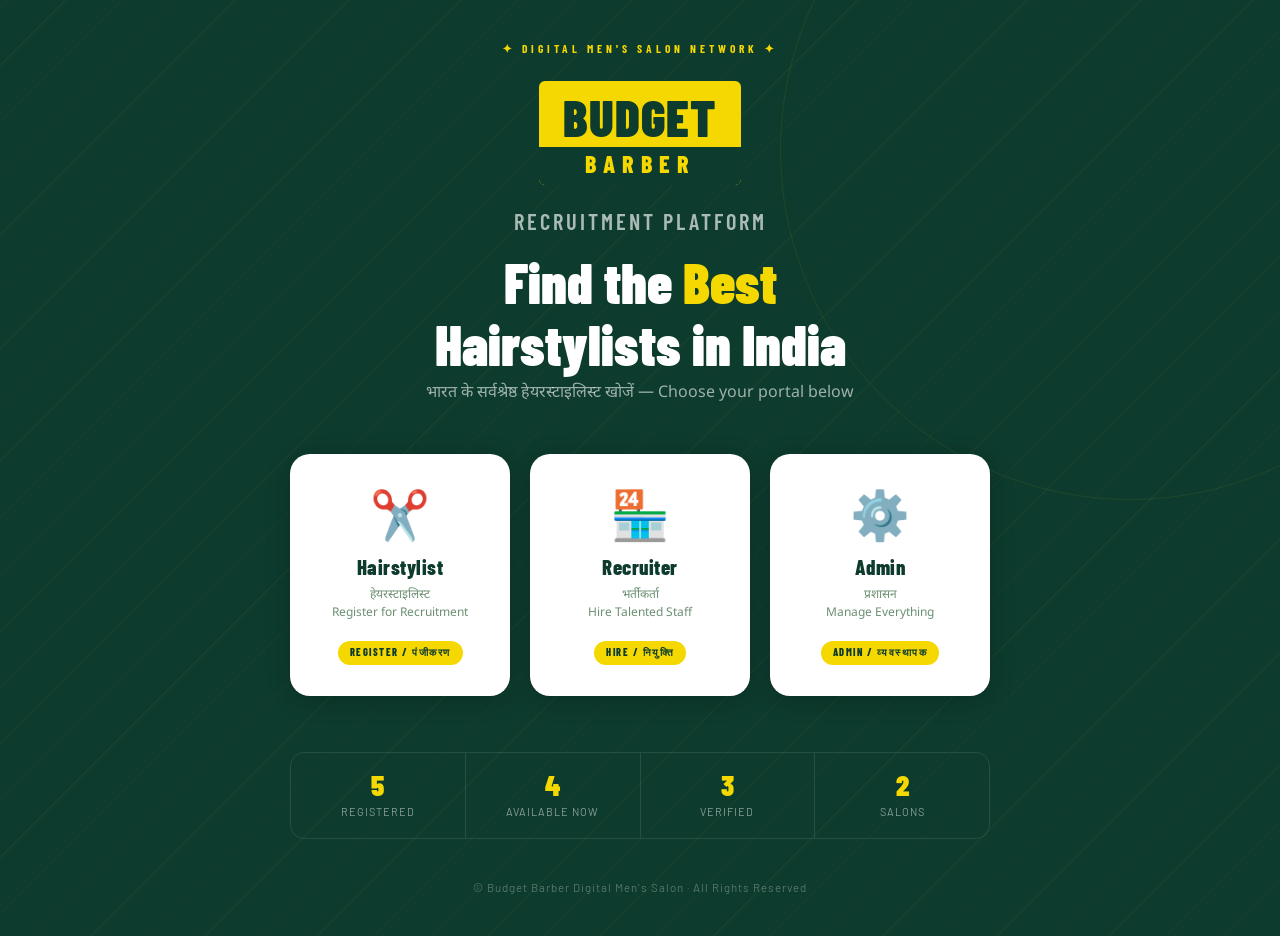
==== index.html @ 217ac4b9 "Add files via upload" ====
<!DOCTYPE html>
<html lang="en">
<head>
<meta charset="UTF-8">
<meta name="viewport" content="width=device-width, initial-scale=1.0">
<title>Budget Barber — Recruitment Platform</title>
<link rel="stylesheet" href="shared.css">
<style>
/* ── HERO ─────────────────────────────────────────────── */
body { overflow-x: hidden; }

.hero {
  min-height: 100vh;
  background: var(--green-800);
  display: flex;
  flex-direction: column;
  align-items: center;
  justify-content: center;
  padding: 40px 24px;
  position: relative;
  overflow: hidden;
}

/* Geometric background pattern */
.hero::before {
  content: '';
  position: absolute;
  inset: 0;
  background-image:
    repeating-linear-gradient(
      -45deg,
      rgba(245,216,0,0.04) 0px,
      rgba(245,216,0,0.04) 1px,
      transparent 1px,
      transparent 40px
    );
  pointer-events: none;
}

/* Big decorative circle */
.hero::after {
  content: '';
  position: absolute;
  width: 700px; height: 700px;
  border-radius: 50%;
  border: 1px solid rgba(245,216,0,0.08);
  top: -200px; right: -200px;
  pointer-events: none;
}

.hero-inner {
  position: relative; z-index: 1;
  text-align: center; max-width: 800px;
}

.hero-eyebrow {
  font-family: var(--font-display);
  font-size: 0.72rem;
  font-weight: 700;
  letter-spacing: 4px;
  color: var(--yellow);
  text-transform: uppercase;
  margin-bottom: 24px;
  opacity: 0;
  animation: fadeInUp 0.6s ease 0.1s both;
}

.hero-logo-wrap {
  display: flex; justify-content: center;
  margin-bottom: 20px;
  opacity: 0;
  animation: fadeInUp 0.6s ease 0.2s both;
}

.hero-tagline {
  font-family: var(--font-display);
  font-size: 1.4rem;
  font-weight: 600;
  color: rgba(255,255,255,0.65);
  letter-spacing: 3px;
  text-transform: uppercase;
  margin-bottom: 12px;
  opacity: 0;
  animation: fadeInUp 0.6s ease 0.3s both;
}

.hero-headline {
  font-family: var(--font-display);
  font-size: clamp(2rem, 5vw, 3.5rem);
  font-weight: 900;
  color: white;
  line-height: 1.1;
  margin-bottom: 8px;
  opacity: 0;
  animation: fadeInUp 0.6s ease 0.4s both;
}
.hero-headline em {
  color: var(--yellow);
  font-style: normal;
}

.hero-sub {
  font-family: var(--font-hindi);
  font-size: 1rem;
  color: rgba(255,255,255,0.6);
  margin-bottom: 48px;
  opacity: 0;
  animation: fadeInUp 0.6s ease 0.5s both;
}

/* ── PORTAL CARDS ─────────────────────────────────────── */
.portals {
  display: flex; gap: 20px; flex-wrap: wrap;
  justify-content: center;
  opacity: 0;
  animation: fadeInUp 0.6s ease 0.6s both;
}

.portal-card {
  background: white;
  border-radius: 20px;
  width: 220px;
  padding: 32px 24px 28px;
  text-align: center;
  cursor: pointer;
  transition: all 0.25s cubic-bezier(0.34,1.56,0.64,1);
  border: 3px solid transparent;
  box-shadow: 0 4px 24px rgba(0,0,0,0.2);
  text-decoration: none;
  display: block;
  position: relative;
  overflow: hidden;
}
.portal-card::before {
  content: '';
  position: absolute;
  bottom: 0; left: 0; right: 0;
  height: 4px;
  background: var(--yellow);
  transform: scaleX(0);
  transition: transform 0.3s ease;
  transform-origin: left;
}
.portal-card:hover {
  transform: translateY(-8px);
  border-color: var(--yellow);
  box-shadow: 0 20px 48px rgba(0,0,0,0.35);
}
.portal-card:hover::before { transform: scaleX(1); }

.portal-icon {
  font-size: 3rem;
  margin-bottom: 14px;
  line-height: 1;
  display: block;
}

.portal-title {
  font-family: var(--font-display);
  font-size: 1.3rem;
  font-weight: 800;
  color: var(--green-800);
  letter-spacing: 0.5px;
  margin-bottom: 4px;
}
.portal-sub {
  font-size: 0.75rem;
  color: var(--text-light);
  font-family: var(--font-hindi);
  line-height: 1.5;
  margin-bottom: 16px;
}
.portal-pill {
  display: inline-block;
  background: var(--yellow);
  color: var(--green-800);
  font-family: var(--font-display);
  font-size: 0.65rem;
  font-weight: 800;
  letter-spacing: 1.5px;
  padding: 4px 12px;
  border-radius: 20px;
}

/* ── STATS STRIP ──────────────────────────────────────── */
.stats-strip {
  display: flex; gap: 0;
  justify-content: center;
  flex-wrap: wrap;
  margin-top: 56px;
  border: 1px solid rgba(255,255,255,0.1);
  border-radius: 14px;
  overflow: hidden;
  opacity: 0;
  animation: fadeInUp 0.6s ease 0.8s both;
}
.stat-item {
  padding: 18px 32px;
  text-align: center;
  border-right: 1px solid rgba(255,255,255,0.1);
  flex: 1;
  min-width: 120px;
}
.stat-item:last-child { border-right: none; }
.stat-n {
  font-family: var(--font-display);
  font-size: 1.8rem;
  font-weight: 900;
  color: var(--yellow);
  line-height: 1;
}
.stat-l {
  font-size: 0.68rem;
  color: rgba(255,255,255,0.5);
  text-transform: uppercase;
  letter-spacing: 1px;
  margin-top: 4px;
}

/* ── FOOTER ───────────────────────────────────────────── */
.hero-footer {
  margin-top: 40px;
  font-size: 0.72rem;
  color: rgba(255,255,255,0.3);
  letter-spacing: 1px;
  opacity: 0;
  animation: fadeInUp 0.5s ease 1s both;
}
</style>
</head>
<body>

<section class="hero">
  <div class="hero-inner">

    <div class="hero-eyebrow">✦ Digital Men's Salon Network ✦</div>

    <div class="hero-logo-wrap">
      <div class="bb-logo lg">
        <span class="bb-logo-budget">BUDGET</span>
        <span class="bb-logo-barber">BARBER</span>
      </div>
    </div>

    <div class="hero-tagline">Recruitment Platform</div>

    <h1 class="hero-headline">
      Find the <em>Best</em><br>Hairstylists in India
    </h1>
    <p class="hero-sub">भारत के सर्वश्रेष्ठ हेयरस्टाइलिस्ट खोजें — Choose your portal below</p>

    <div class="portals">

      <a href="register.html" class="portal-card">
        <span class="portal-icon">✂️</span>
        <div class="portal-title">Hairstylist</div>
        <div class="portal-sub">हेयरस्टाइलिस्ट<br>Register for Recruitment</div>
        <span class="portal-pill">REGISTER / पंजीकरण</span>
      </a>

      <a href="recruiter.html" class="portal-card">
        <span class="portal-icon">🏪</span>
        <div class="portal-title">Recruiter</div>
        <div class="portal-sub">भर्तीकर्ता<br>Hire Talented Staff</div>
        <span class="portal-pill">HIRE / नियुक्ति</span>
      </a>

      <a href="admin.html" class="portal-card">
        <span class="portal-icon">⚙️</span>
        <div class="portal-title">Admin</div>
        <div class="portal-sub">प्रशासन<br>Manage Everything</div>
        <span class="portal-pill">ADMIN / व्यवस्थापक</span>
      </a>

    </div>

    <div class="stats-strip" id="stats-strip">
      <div class="stat-item"><div class="stat-n" id="s-total">0</div><div class="stat-l">Registered</div></div>
      <div class="stat-item"><div class="stat-n" id="s-available">0</div><div class="stat-l">Available Now</div></div>
      <div class="stat-item"><div class="stat-n" id="s-verified">0</div><div class="stat-l">Verified</div></div>
      <div class="stat-item"><div class="stat-n" id="s-salons">0</div><div class="stat-l">Salons</div></div>
    </div>

    <div class="hero-footer">© Budget Barber Digital Men's Salon · All Rights Reserved</div>
  </div>
</section>

<script src="shared.js"></script>
<script>
  // Populate live stats from shared store
  const ss = getStylests();
  const rr = getRecruiters();
  document.getElementById('s-total').textContent     = ss.length;
  document.getElementById('s-available').textContent = ss.filter(s => s.available).length;
  document.getElementById('s-verified').textContent  = ss.filter(s => s.status === 'verified').length;
  document.getElementById('s-salons').textContent    = rr.length;
</script>
</body>
</html>
---- shared.css ----
@import url('https://fonts.googleapis.com/css2?family=Barlow+Condensed:wght@400;600;700;800;900&family=Barlow:wght@400;500;600;700&family=Noto+Sans+Devanagari:wght@400;600;700&display=swap');

:root {
  --green-900: #0A2E1E;
  --green-800: #0D3B2E;
  --green-700: #1A5C44;
  --green-600: #2E7D5A;
  --green-100: #E8F5EE;
  --green-50:  #F0FAF4;
  --yellow:    #F5D800;
  --yellow-50: #FFFDE7;
  --yellow-100:#FFF9C4;
  --white:     #FFFFFF;
  --bg:        #F3F7F4;
  --bg2:       #E6EFE9;
  --text:      #152018;
  --text-mid:  #3A5A40;
  --text-light:#6B8F71;
  --border:    #C5DAC8;
  --red:       #C0392B;
  --orange:    #E67E22;
  --success:   #1E8449;
  --shadow:    0 2px 16px rgba(10,46,30,0.08);
  --shadow-lg: 0 8px 40px rgba(10,46,30,0.14);
  --font-display: 'Barlow Condensed', sans-serif;
  --font-body:    'Barlow', sans-serif;
  --font-hindi:   'Noto Sans Devanagari', sans-serif;
  --radius:    12px;
  --radius-sm: 8px;
}

*, *::before, *::after { box-sizing: border-box; margin: 0; padding: 0; }

html { scroll-behavior: smooth; }

body {
  font-family: var(--font-body);
  background: var(--bg);
  color: var(--text);
  min-height: 100vh;
  line-height: 1.5;
}

/* ── LOGO ─────────────────────────────────────────────── */
.bb-logo {
  display: inline-flex;
  flex-direction: column;
  align-items: stretch;
  background: var(--yellow);
  border-radius: 6px;
  overflow: hidden;
  line-height: 1;
}
.bb-logo-budget {
  font-family: var(--font-display);
  font-weight: 900;
  font-size: 1.8rem;
  color: var(--green-800);
  padding: 6px 14px 3px;
  letter-spacing: 1px;
}
.bb-logo-barber {
  background: var(--green-800);
  font-family: var(--font-display);
  font-weight: 800;
  font-size: 1rem;
  color: var(--yellow);
  letter-spacing: 5px;
  padding: 3px 14px 5px;
  text-align: center;
}
.bb-logo.sm .bb-logo-budget { font-size: 1.1rem; padding: 4px 10px 2px; }
.bb-logo.sm .bb-logo-barber { font-size: 0.6rem; padding: 2px 10px 4px; letter-spacing: 4px; }
.bb-logo.lg .bb-logo-budget { font-size: 3.2rem; padding: 10px 24px 5px; }
.bb-logo.lg .bb-logo-barber { font-size: 1.5rem; padding: 5px 24px 9px; letter-spacing: 7px; }

/* ── APP HEADER ───────────────────────────────────────── */
.app-header {
  background: var(--green-800);
  padding: 0 24px;
  height: 60px;
  display: flex;
  align-items: center;
  justify-content: space-between;
  position: sticky;
  top: 0;
  z-index: 200;
  box-shadow: 0 2px 20px rgba(0,0,0,0.25);
}
.header-left { display: flex; align-items: center; gap: 14px; }
.header-title { color: var(--white); }
.header-title h1 {
  font-family: var(--font-display);
  font-size: 1.1rem;
  font-weight: 700;
  letter-spacing: 0.5px;
  line-height: 1.1;
}
.header-title span {
  font-size: 0.65rem;
  color: var(--yellow);
  font-family: var(--font-hindi);
  font-weight: 500;
}
.header-right { display: flex; align-items: center; gap: 10px; }

/* ── BUTTONS ──────────────────────────────────────────── */
.btn {
  display: inline-flex;
  align-items: center;
  gap: 6px;
  padding: 10px 22px;
  border-radius: 30px;
  font-family: var(--font-display);
  font-size: 0.88rem;
  font-weight: 700;
  letter-spacing: 0.5px;
  border: none;
  cursor: pointer;
  transition: all 0.18s ease;
  text-decoration: none;
  white-space: nowrap;
}
.btn:active { transform: scale(0.97); }
.btn-primary   { background: var(--green-800); color: var(--white); }
.btn-primary:hover { background: var(--green-700); box-shadow: 0 4px 16px rgba(13,59,46,0.3); transform: translateY(-1px); }
.btn-yellow    { background: var(--yellow); color: var(--green-800); }
.btn-yellow:hover { background: #E5C800; box-shadow: 0 4px 16px rgba(245,216,0,0.4); transform: translateY(-1px); }
.btn-outline   { background: transparent; color: var(--green-800); border: 2px solid var(--green-800); }
.btn-outline:hover { background: var(--green-800); color: white; }
.btn-ghost     { background: rgba(255,255,255,0.12); color: white; border: 1px solid rgba(255,255,255,0.25); }
.btn-ghost:hover { background: rgba(255,255,255,0.22); }
.btn-danger    { background: var(--red); color: white; }
.btn-danger:hover { background: #a93226; }
.btn-success   { background: var(--success); color: white; }
.btn-sm { padding: 6px 14px; font-size: 0.75rem; }
.btn-lg { padding: 14px 32px; font-size: 1.05rem; }
.btn-block { width: 100%; justify-content: center; }

/* ── FORM ELEMENTS ────────────────────────────────────── */
.form-group { display: flex; flex-direction: column; gap: 5px; }
.form-label {
  font-family: var(--font-display);
  font-size: 0.72rem;
  font-weight: 700;
  color: var(--text-mid);
  text-transform: uppercase;
  letter-spacing: 0.8px;
  display: flex;
  align-items: center;
  gap: 5px;
}
.form-label .hn {
  font-family: var(--font-hindi);
  font-weight: 600;
  color: var(--text-light);
  text-transform: none;
  letter-spacing: 0;
  font-size: 0.75rem;
}
.form-label .req { color: var(--red); }
.form-hint {
  font-size: 0.68rem;
  color: var(--text-light);
  font-family: var(--font-hindi);
  margin-top: -2px;
}

input[type=text], input[type=tel], input[type=email],
input[type=number], input[type=url], input[type=password],
select, textarea {
  width: 100%;
  padding: 10px 14px;
  border: 1.5px solid var(--border);
  border-radius: var(--radius-sm);
  font-family: var(--font-body);
  font-size: 0.88rem;
  color: var(--text);
  background: var(--white);
  transition: border-color 0.15s, box-shadow 0.15s;
  outline: none;
  appearance: none;
}
input:focus, select:focus, textarea:focus {
  border-color: var(--green-700);
  box-shadow: 0 0 0 3px rgba(46,125,90,0.12);
}
textarea { resize: vertical; min-height: 80px; }
select { background-image: url("data:image/svg+xml,%3Csvg xmlns='http://www.w3.org/2000/svg' width='12' height='8'%3E%3Cpath d='M1 1l5 5 5-5' stroke='%236B8F71' stroke-width='1.5' fill='none'/%3E%3C/svg%3E"); background-repeat: no-repeat; background-position: right 12px center; padding-right: 36px; }

/* ── CARDS ────────────────────────────────────────────── */
.card {
  background: var(--white);
  border-radius: var(--radius);
  border: 1px solid var(--border);
  box-shadow: var(--shadow);
}
.card-header {
  background: linear-gradient(100deg, var(--green-800), var(--green-700));
  color: white;
  padding: 14px 20px;
  border-radius: var(--radius) var(--radius) 0 0;
  display: flex;
  align-items: center;
  gap: 10px;
}
.card-header h2 {
  font-family: var(--font-display);
  font-size: 1rem;
  font-weight: 700;
  letter-spacing: 0.5px;
  line-height: 1.2;
}
.card-header span {
  font-size: 0.68rem;
  opacity: 0.75;
  font-family: var(--font-hindi);
  display: block;
  margin-top: 2px;
}
.card-body { padding: 20px; }

/* ── SECTION LABEL ────────────────────────────────────── */
.section-label {
  font-family: var(--font-display);
  font-size: 0.7rem;
  font-weight: 800;
  text-transform: uppercase;
  letter-spacing: 2px;
  color: var(--text-light);
  padding-bottom: 8px;
  border-bottom: 2px solid var(--yellow);
  margin-bottom: 14px;
  display: flex;
  align-items: center;
  gap: 8px;
}

/* ── GRID ─────────────────────────────────────────────── */
.grid-2 { display: grid; grid-template-columns: 1fr 1fr; gap: 14px; }
.grid-3 { display: grid; grid-template-columns: 1fr 1fr 1fr; gap: 14px; }
.grid-4 { display: grid; grid-template-columns: repeat(4, 1fr); gap: 14px; }
.col-span-2 { grid-column: span 2; }
.col-span-3 { grid-column: span 3; }
@media(max-width: 600px) {
  .grid-2, .grid-3, .grid-4 { grid-template-columns: 1fr; }
  .col-span-2, .col-span-3 { grid-column: span 1; }
}
@media(max-width: 900px) {
  .grid-3 { grid-template-columns: 1fr 1fr; }
  .grid-4 { grid-template-columns: 1fr 1fr; }
}

/* ── UPLOAD ZONE ──────────────────────────────────────── */
.upload-zone {
  border: 2px dashed var(--border);
  border-radius: var(--radius);
  padding: 24px 16px;
  text-align: center;
  cursor: pointer;
  transition: all 0.2s;
  background: var(--bg);
  position: relative;
  overflow: hidden;
}
.upload-zone:hover { border-color: var(--green-700); background: var(--green-50); }
.upload-zone input[type=file] {
  position: absolute; inset: 0;
  opacity: 0; cursor: pointer;
  width: 100%; height: 100%;
}
.upload-icon { font-size: 2rem; margin-bottom: 8px; line-height: 1; }
.upload-zone p { font-size: 0.82rem; font-weight: 600; color: var(--text-mid); }
.upload-zone small { font-size: 0.68rem; color: var(--text-light); font-family: var(--font-hindi); }
.upload-preview { display: flex; flex-wrap: wrap; gap: 8px; margin-top: 12px; }
.preview-thumb {
  width: 68px; height: 68px; border-radius: var(--radius-sm);
  object-fit: cover; border: 2px solid var(--border);
}
.upload-count { font-size: 0.72rem; color: var(--success); font-weight: 700; padding: 4px 0; }

/* ── TOGGLE ───────────────────────────────────────────── */
.toggle-row {
  display: flex; align-items: center;
  justify-content: space-between;
  padding: 12px 14px;
  background: var(--bg);
  border-radius: var(--radius-sm);
  border: 1.5px solid var(--border);
}
.toggle-info { flex: 1; }
.toggle-info strong { font-size: 0.85rem; font-weight: 700; }
.toggle-info small { display: block; font-size: 0.7rem; color: var(--text-light); font-family: var(--font-hindi); margin-top: 1px; }
.toggle-switch { position: relative; width: 50px; height: 26px; flex-shrink: 0; }
.toggle-switch input { opacity: 0; width: 0; height: 0; }
.slider { position: absolute; inset: 0; background: #ccc; border-radius: 26px; cursor: pointer; transition: 0.3s; }
.slider::before { content: ""; position: absolute; width: 20px; height: 20px; left: 3px; bottom: 3px; background: white; border-radius: 50%; transition: 0.3s; box-shadow: 0 1px 4px rgba(0,0,0,0.2); }
.toggle-switch input:checked + .slider { background: var(--green-700); }
.toggle-switch input:checked + .slider::before { transform: translateX(24px); }

/* ── AGREEMENT ITEM ───────────────────────────────────── */
.agree-item {
  display: flex; align-items: flex-start; gap: 10px;
  padding: 11px 14px; border-radius: var(--radius-sm);
  border: 1.5px solid var(--border); background: var(--bg);
  cursor: pointer; transition: all 0.15s; margin-bottom: 8px;
}
.agree-item:hover { border-color: var(--green-700); }
.agree-item.checked { background: #EAF7EE; border-color: var(--success); }
.agree-item input[type=checkbox] { margin-top: 3px; accent-color: var(--green-700); width: 15px; height: 15px; flex-shrink: 0; }
.agree-item label { cursor: pointer; font-size: 0.84rem; font-weight: 600; }
.agree-item label small { display: block; font-weight: 400; color: var(--text-light); font-family: var(--font-hindi); font-size: 0.72rem; margin-top: 2px; }

/* ── STATUS BADGES ────────────────────────────────────── */
.badge {
  display: inline-flex; align-items: center; gap: 4px;
  padding: 3px 10px; border-radius: 20px;
  font-size: 0.68rem; font-weight: 700;
  font-family: var(--font-display); letter-spacing: 0.5px;
}
.badge-pending  { background: #FEF3C7; color: #92400E; }
.badge-verified { background: #D1FAE5; color: #065F46; }
.badge-rejected { background: #FEE2E2; color: #991B1B; }
.badge-available { background: var(--yellow); color: var(--green-800); }
.badge-busy     { background: var(--bg2); color: var(--text-light); }
.badge-premium  { background: var(--yellow); color: var(--green-800); }
.badge-basic    { background: var(--bg2); color: var(--text-mid); }

/* ── TOAST ────────────────────────────────────────────── */
.toast {
  position: fixed; bottom: 24px; right: 24px; z-index: 9999;
  padding: 13px 20px; border-radius: var(--radius);
  font-weight: 600; font-size: 0.85rem;
  box-shadow: var(--shadow-lg);
  transform: translateY(80px); opacity: 0;
  transition: all 0.3s cubic-bezier(0.34,1.56,0.64,1);
  max-width: 320px; pointer-events: none;
}
.toast.show { transform: translateY(0); opacity: 1; }
.toast-success { background: var(--green-800); color: white; }
.toast-error   { background: var(--red); color: white; }
.toast-info    { background: var(--green-700); color: white; }

/* ── MODAL ────────────────────────────────────────────── */
.modal-backdrop {
  position: fixed; inset: 0; background: rgba(0,0,0,0.45);
  z-index: 1000; display: none; align-items: center;
  justify-content: center; padding: 20px;
}
.modal-backdrop.open { display: flex; }
.modal {
  background: white; border-radius: var(--radius);
  max-width: 540px; width: 100%;
  max-height: 90vh; overflow-y: auto;
  box-shadow: 0 20px 60px rgba(0,0,0,0.3);
  animation: modalIn 0.25s ease;
}
@keyframes modalIn {
  from { transform: scale(0.93) translateY(12px); opacity: 0; }
  to   { transform: scale(1) translateY(0); opacity: 1; }
}
.modal-header {
  padding: 20px 24px 16px; border-bottom: 1px solid var(--border);
  display: flex; align-items: center; justify-content: space-between;
}
.modal-header h3 { font-family: var(--font-display); font-size: 1.1rem; font-weight: 800; color: var(--green-800); }
.modal-close { background: none; border: none; font-size: 1.4rem; cursor: pointer; color: var(--text-light); line-height: 1; }
.modal-body { padding: 20px 24px; }
.modal-footer { padding: 16px 24px; border-top: 1px solid var(--border); display: flex; gap: 10px; justify-content: flex-end; }

/* ── TABS ─────────────────────────────────────────────── */
.tab-bar {
  background: white; border-bottom: 2px solid var(--border);
  display: flex; gap: 0; padding: 0 24px; overflow-x: auto;
}
.tab-btn {
  padding: 14px 20px; font-family: var(--font-display);
  font-size: 0.85rem; font-weight: 700; letter-spacing: 0.3px;
  background: none; border: none; cursor: pointer;
  border-bottom: 3px solid transparent; margin-bottom: -2px;
  color: var(--text-light); white-space: nowrap; transition: all 0.15s;
}
.tab-btn:hover { color: var(--green-700); }
.tab-btn.active { color: var(--green-800); border-bottom-color: var(--yellow); }
.tab-pane { display: none; }
.tab-pane.active { display: block; }

/* ── TABLE ────────────────────────────────────────────── */
.data-table-wrap { overflow-x: auto; }
.data-table {
  width: 100%; border-collapse: collapse;
  background: white; border-radius: var(--radius);
  overflow: hidden; box-shadow: var(--shadow);
}
.data-table th {
  background: var(--green-800); color: white;
  padding: 12px 16px; font-family: var(--font-display);
  font-size: 0.72rem; font-weight: 700; letter-spacing: 1px;
  text-align: left; white-space: nowrap;
}
.data-table td { padding: 10px 16px; font-size: 0.8rem; border-bottom: 1px solid var(--bg2); }
.data-table tr:last-child td { border-bottom: none; }
.data-table tr:hover td { background: var(--green-50); }
.data-table td code { font-size: 0.72rem; background: var(--bg); padding: 2px 6px; border-radius: 4px; }

/* ── STAT CARD ────────────────────────────────────────── */
.stat-card {
  background: white; border-radius: var(--radius);
  padding: 18px 20px; border: 1px solid var(--border);
  box-shadow: var(--shadow);
}
.stat-number { font-family: var(--font-display); font-size: 2.2rem; font-weight: 900; color: var(--green-800); line-height: 1; }
.stat-label  { font-size: 0.72rem; font-weight: 700; color: var(--text-light); text-transform: uppercase; letter-spacing: 1px; margin-top: 4px; }
.stat-icon   { font-size: 1.6rem; margin-bottom: 8px; }

/* ── FILTER BAR ───────────────────────────────────────── */
.filter-bar {
  background: white; padding: 14px 24px;
  border-bottom: 1px solid var(--border);
  display: flex; gap: 10px; flex-wrap: wrap; align-items: center;
}
.filter-bar input, .filter-bar select { padding: 8px 12px; font-size: 0.82rem; }
.filter-search { flex: 1; min-width: 200px; }

/* ── PROGRESS ─────────────────────────────────────────── */
.progress-track { height: 4px; background: var(--border); }
.progress-fill {
  height: 100%; background: linear-gradient(90deg, var(--green-800), var(--yellow));
  transition: width 0.4s cubic-bezier(0.4, 0, 0.2, 1);
}

/* ── INFO ROWS ────────────────────────────────────────── */
.info-row {
  display: flex; align-items: center; gap: 8px;
  padding: 7px 0; border-bottom: 1px solid var(--bg2);
  font-size: 0.8rem;
}
.info-row:last-child { border-bottom: none; }
.info-key { font-weight: 700; color: var(--text-light); min-width: 130px; font-size: 0.75rem; }
.info-val { color: var(--text); font-weight: 500; }

/* ── BACK LINK ────────────────────────────────────────── */
.back-link {
  display: inline-flex; align-items: center; gap: 6px;
  color: white; font-size: 0.8rem; font-weight: 600;
  text-decoration: none; opacity: 0.8; transition: opacity 0.15s;
}
.back-link:hover { opacity: 1; }

/* ── ANIMATIONS ───────────────────────────────────────── */
@keyframes fadeInUp {
  from { opacity: 0; transform: translateY(16px); }
  to   { opacity: 1; transform: translateY(0); }
}
.anim { animation: fadeInUp 0.4s ease both; }
.anim-d1 { animation-delay: 0.05s; }
.anim-d2 { animation-delay: 0.1s; }
.anim-d3 { animation-delay: 0.15s; }
.anim-d4 { animation-delay: 0.2s; }

/* ── SCROLLBAR ────────────────────────────────────────── */
::-webkit-scrollbar { width: 6px; height: 6px; }
::-webkit-scrollbar-track { background: var(--bg); }
::-webkit-scrollbar-thumb { background: var(--border); border-radius: 3px; }
::-webkit-scrollbar-thumb:hover { background: var(--green-600); }

/* ── RESPONSIVE UTILS ─────────────────────────────────── */
.container { max-width: 740px; margin: 0 auto; padding: 24px; }
.container-lg { max-width: 1100px; margin: 0 auto; padding: 0 24px 40px; }
.mt-12 { margin-top: 12px; }
.mt-16 { margin-top: 16px; }
.mt-20 { margin-top: 20px; }
.mb-16 { margin-bottom: 16px; }
.gap-12 { gap: 12px; }
.flex { display: flex; }
.flex-col { flex-direction: column; }
.items-center { align-items: center; }
.justify-between { justify-content: space-between; }
.text-center { text-align: center; }
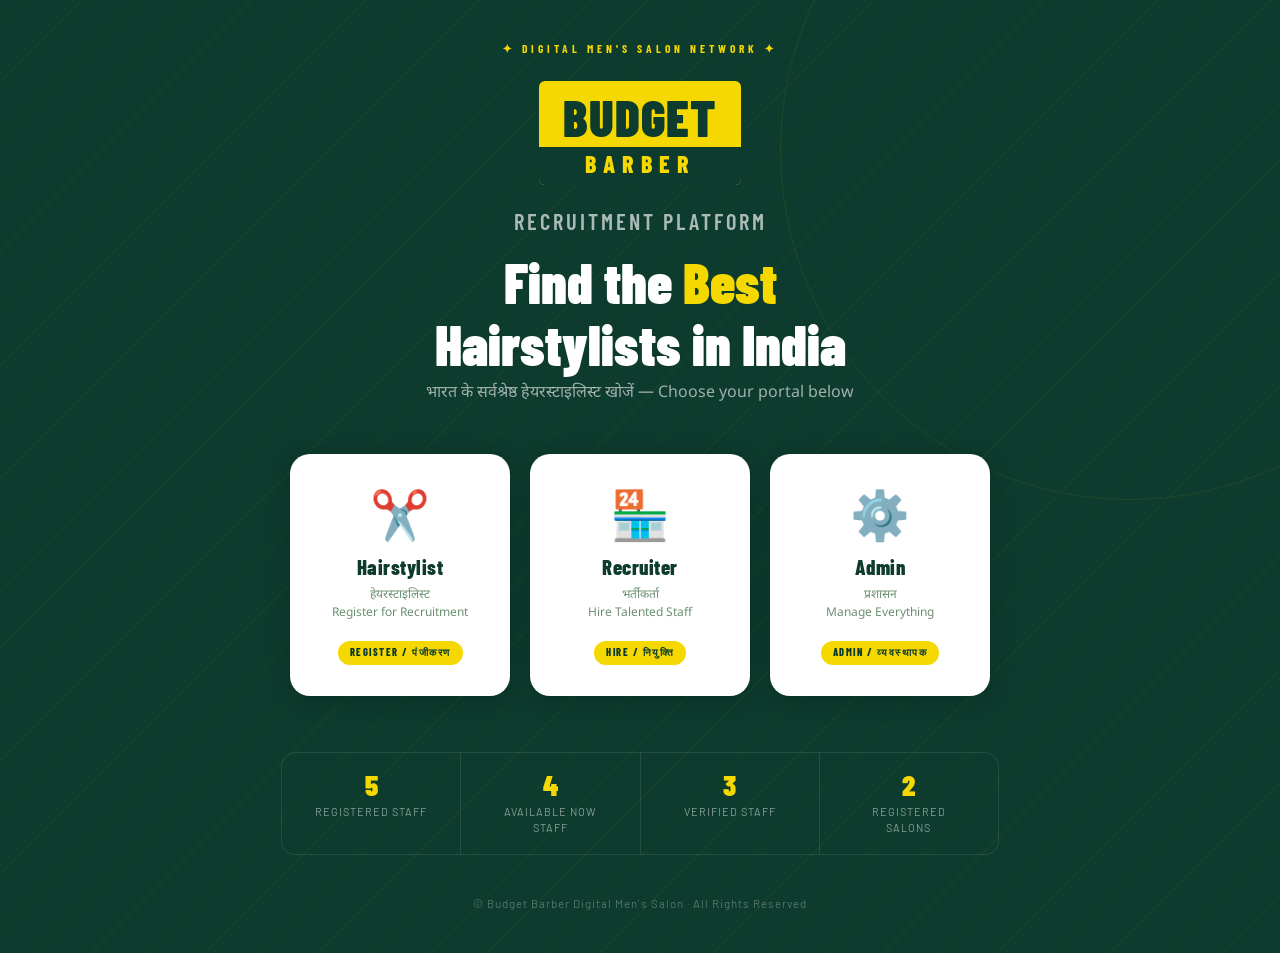
==== commit 69f36030: "Update index.html" ====
--- a/index.html
+++ b/index.html
@@ -275,10 +275,10 @@
     </div>
 
     <div class="stats-strip" id="stats-strip">
-      <div class="stat-item"><div class="stat-n" id="s-total">0</div><div class="stat-l">Registered</div></div>
-      <div class="stat-item"><div class="stat-n" id="s-available">0</div><div class="stat-l">Available Now</div></div>
-      <div class="stat-item"><div class="stat-n" id="s-verified">0</div><div class="stat-l">Verified</div></div>
-      <div class="stat-item"><div class="stat-n" id="s-salons">0</div><div class="stat-l">Salons</div></div>
+      <div class="stat-item"><div class="stat-n" id="s-total">0</div><div class="stat-l">Registered Staff</div></div>
+      <div class="stat-item"><div class="stat-n" id="s-available">0</div><div class="stat-l">Available Now Staff</div></div>
+      <div class="stat-item"><div class="stat-n" id="s-verified">0</div><div class="stat-l">Verified Staff</div></div>
+      <div class="stat-item"><div class="stat-n" id="s-salons">0</div><div class="stat-l"> Registered Salons</div></div>
     </div>
 
     <div class="hero-footer">© Budget Barber Digital Men's Salon · All Rights Reserved</div>
--- a/shared.css
+++ b/shared.css
@@ -346,8 +346,9 @@
   position: fixed; inset: 0; background: rgba(0,0,0,0.45);
   z-index: 1000; display: none; align-items: center;
   justify-content: center; padding: 20px;
-}
-.modal-backdrop.open { display: flex; }
+  pointer-events: none;
+}
+.modal-backdrop.open { display: flex; pointer-events: all; }
 .modal {
   background: white; border-radius: var(--radius);
   max-width: 540px; width: 100%;
